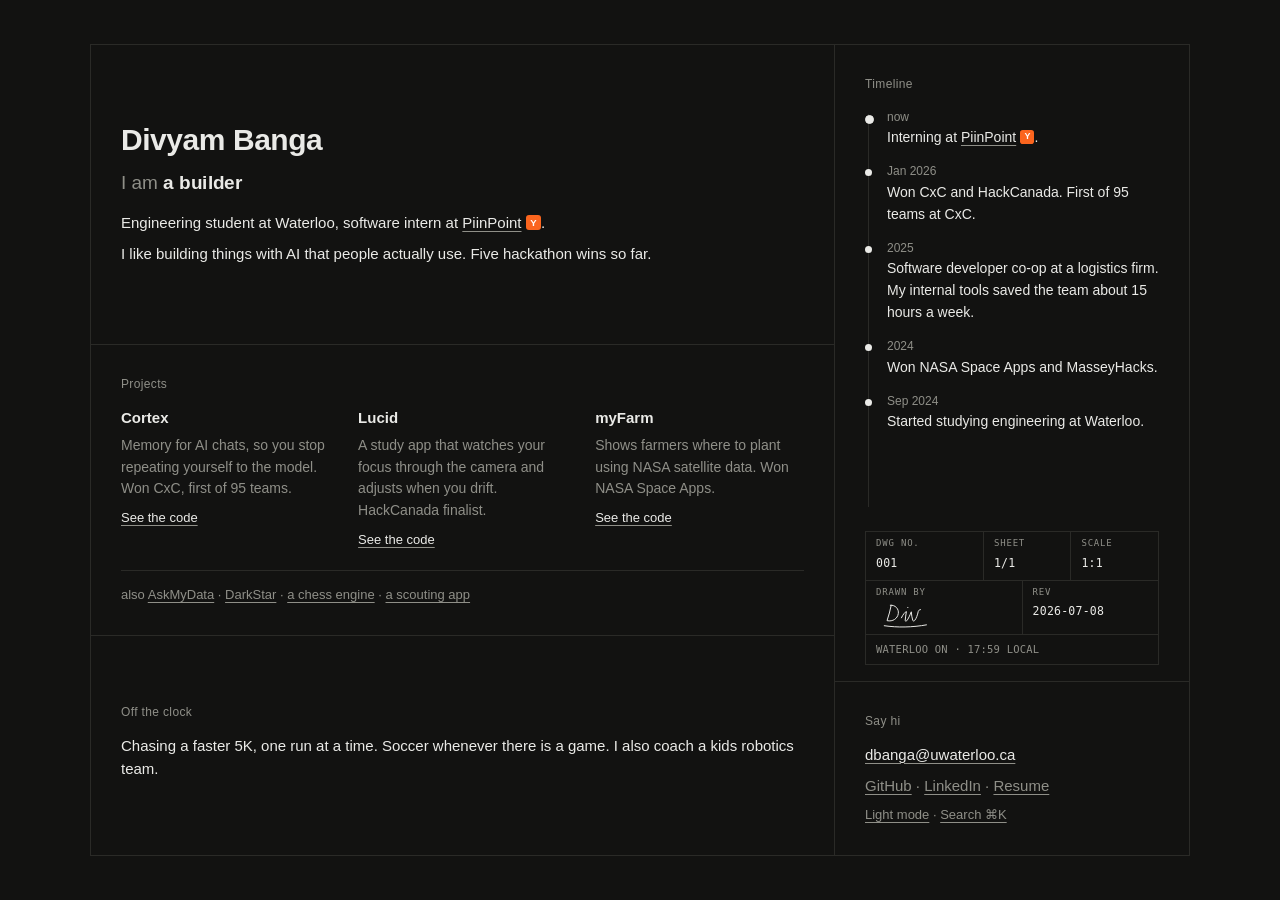
==== index.html @ 3e7652b0 "Trail: quieter still, and never white Another step down in dye (0.085 -> 0.065) and opacity ceiling " ====
<!DOCTYPE html>
<!--

    ✎ ─────────────────────────────────────────────
      drafted by hand.
      vanilla html/css/js — no framework, no build step.
      the pen that draws the grid is css timing math;
      the ink that follows your hand is a webgl fluid sim.
      press ⌘K. not everything is listed.

      https://github.com/DivyamBanga/divyambanga.github.io

-->
<html lang="en">
<head>
  <meta charset="UTF-8" />
  <meta name="viewport" content="width=device-width, initial-scale=1.0, viewport-fit=cover"/>
  <meta name="color-scheme" content="dark light">
  <meta name="format-detection" content="telephone=no">
  <meta name="theme-color" content="#121211" media="(prefers-color-scheme: dark)">
  <meta name="theme-color" content="#fafaf8" media="(prefers-color-scheme: light)">
  <link rel="preconnect" href="https://github-contributions-api.jogruber.de" crossorigin>
  <link rel="preconnect" href="https://api.github.com" crossorigin>
  <title>Div Banga</title>
  <meta name="description" content="Divyam Banga. Engineering student at Waterloo, software intern at PiinPoint. I build things with AI that people actually use.">
  <meta name="robots" content="index, follow, max-image-preview:large, max-snippet:-1">
  <meta property="og:title" content="Div Banga">
  <meta property="og:description" content="Engineering student at Waterloo, software intern at PiinPoint. I build things with AI that people actually use.">
  <meta property="og:image" content="https://divyambanga.github.io/assets/og.png">
  <meta property="og:image:width" content="1200">
  <meta property="og:image:height" content="630">
  <meta property="og:image:alt" content="Divyam Banga — a dark drafting sheet with a hairline grid, a glowing pen tip, and a signed title block.">
  <meta property="og:type" content="website">
  <meta property="og:url" content="https://divyambanga.github.io/">
  <meta name="twitter:card" content="summary_large_image">
  <meta name="twitter:title" content="Div Banga">
  <meta name="twitter:description" content="Engineering student at Waterloo, software intern at PiinPoint. I build things with AI that people actually use.">
  <meta name="twitter:image" content="https://divyambanga.github.io/assets/og.png">
  <meta name="twitter:image:alt" content="Divyam Banga — a dark drafting sheet with a hairline grid, a glowing pen tip, and a signed title block.">
  <link rel="canonical" href="https://divyambanga.github.io/">
  <link rel="icon" type="image/png" href="assets/favicon.png"/>
  <link rel="apple-touch-icon" href="assets/favicon.png">
  <link rel="stylesheet" href="styles.css?v=28" />
  <script type="application/ld+json">
  {
    "@context": "https://schema.org",
    "@type": "Person",
    "name": "Divyam Banga",
    "url": "https://divyambanga.github.io/",
    "email": "mailto:dbanga@uwaterloo.ca",
    "description": "Engineering student at Waterloo, software intern at PiinPoint.",
    "jobTitle": "Software Engineering Intern",
    "worksFor": { "@type": "Organization", "name": "PiinPoint", "url": "https://www.piinpoint.com" },
    "alumniOf": "University of Waterloo",
    "image": "https://divyambanga.github.io/assets/og.png",
    "sameAs": [
      "https://www.linkedin.com/in/divyambanga",
      "https://github.com/DivyamBanga"
    ]
  }
  </script>
  <script>
    // Apply saved theme before first paint to avoid a flash of the wrong theme.
    (function () {
      try {
        var t = localStorage.getItem('theme');
        if (t === 'light' || t === 'dark') {
          document.documentElement.setAttribute('data-theme', t);
          // Keep browser chrome in step: a saved theme overrides the OS-scheme metas.
          var c = t === 'dark' ? '#121211' : '#fafaf8';
          var metas = document.querySelectorAll('meta[name="theme-color"]');
          for (var i = 0; i < metas.length; i++) metas[i].setAttribute('content', c);
        }
      } catch (e) {}
    })();
  </script>
</head>
<body>

  <canvas id="paint" aria-hidden="true"></canvas>

  <main class="grid is-drafting" aria-label="Divyam Banga">

    <div class="grid__build">

    <div class="col col--left">

      <section class="cell cell--hero">
        <h1>Divyam Banga</h1>
        <p class="iam">I am
          <span class="rotator" id="rotator" aria-hidden="true"><span class="rotator__word">a builder</span></span><span class="sr-only">a builder and an engineer</span>
        </p>
        <p>Engineering student at Waterloo, software intern at <a href="https://www.piinpoint.com" target="_blank" rel="noopener">PiinPoint</a><a class="yc" href="https://www.ycombinator.com/companies/piinpoint" target="_blank" rel="noopener" aria-label="PiinPoint on Y Combinator"></a>.</p>
        <p>I like building things with AI that people actually use. Five hackathon wins so far.</p>
      </section>

      <section class="cell cell--projects">
        <h2>Projects</h2>
        <div class="projgrid">
          <article class="proj" id="cortex">
            <h3>Cortex</h3>
            <p>Memory for AI chats, so you stop repeating yourself to the model. Won CxC, first of 95 teams.</p>
            <a class="proj__link" href="https://github.com/Vibhor7-7/Cortex-CxC" target="_blank" rel="noopener">See the code</a>
          </article>
          <article class="proj" id="lucid">
            <h3>Lucid</h3>
            <p>A study app that watches your focus through the camera and adjusts when you drift. HackCanada finalist.</p>
            <a class="proj__link" href="https://github.com/DivyamBanga/Lucid" target="_blank" rel="noopener">See the code</a>
          </article>
          <article class="proj" id="myfarm">
            <h3>myFarm</h3>
            <p>Shows farmers where to plant using NASA satellite data. Won NASA Space Apps.</p>
            <a class="proj__link" href="https://github.com/Doomsy1/NASA" target="_blank" rel="noopener">See the code</a>
          </article>
        </div>
        <p class="also dim small">also
          <a href="https://github.com/DivyamBanga" target="_blank" rel="noopener">AskMyData</a> ·
          <a href="https://github.com/DivyamBanga/DarkStar" target="_blank" rel="noopener">DarkStar</a> ·
          <a href="https://github.com/DivyamBanga/Chess-Engine" target="_blank" rel="noopener">a chess engine</a> ·
          <a href="https://github.com/DivyamBanga" target="_blank" rel="noopener">a scouting app</a>
        </p>
      </section>

      <section class="cell cell--off">
        <h2>Off the clock</h2>
        <p>Chasing a faster 5K, one run at a time. Soccer whenever there is a game. I also coach a kids robotics team.</p>
        <p class="dim small" id="ghline" hidden></p>
      </section>

    </div>

    <div class="col col--right">

      <section class="cell cell--timeline">
        <h2>Timeline</h2>
        <ol class="tl">
          <li class="tl__now">
            <time>now</time>
            <p>Interning at <a href="https://www.piinpoint.com" target="_blank" rel="noopener">PiinPoint</a><a class="yc" href="https://www.ycombinator.com/companies/piinpoint" target="_blank" rel="noopener" aria-label="PiinPoint on Y Combinator"></a>.</p>
          </li>
          <li>
            <time datetime="2026-01">Jan 2026</time>
            <p>Won CxC and HackCanada. First of 95 teams at CxC.</p>
          </li>
          <li>
            <time datetime="2025">2025</time>
            <p>Software developer co-op at a logistics firm. My internal tools saved the team about 15 hours a week.</p>
          </li>
          <li>
            <time datetime="2024">2024</time>
            <p>Won NASA Space Apps and MasseyHacks.</p>
          </li>
          <li>
            <time datetime="2024-09">Sep 2024</time>
            <p>Started studying engineering at Waterloo.</p>
          </li>
        </ol>
        <div class="tblock" role="group" aria-label="Drawing title block">
          <div class="tblock__row tblock__row--top">
            <div class="tblock__cell"><span class="tblock__k">DWG NO.</span><span class="tblock__v">001</span></div>
            <div class="tblock__cell"><span class="tblock__k">SHEET</span><span class="tblock__v">1/1</span></div>
            <div class="tblock__cell"><span class="tblock__k">SCALE</span><span class="tblock__v">1:1</span></div>
          </div>
          <div class="tblock__row tblock__row--mid">
            <div class="tblock__cell">
              <span class="tblock__k">DRAWN BY</span>
              <svg class="sig" viewBox="0 0 96 44" role="img" aria-label="Div">
                <path d="M22.5 6.5 C21 14 18.8 22.5 16.2 29.8 C25 31.6 32 26.8 33.3 19.2 C34.4 12.2 28.8 5.6 21.2 6.4"/>
                <path d="M38 25.5 C40.4 20.6 43.4 16.6 45.6 16.1 C44.8 20.5 44 25.4 43.8 29.4 C43.75 30.8 44.8 31.2 45.9 30.1 C48.4 27.6 51.2 20.9 53 16.4 C53.5 20.9 53.8 25.5 55.2 29.3 C55.8 30.7 57.1 30.8 58.2 29.4 C60.7 26.3 62.4 21.2 63.5 16.1 C63.9 14.4 65.2 13.1 66.9 13"/>
                <path d="M47.4 9.7 C47.8 9.4 48.3 9.6 48.1 10.1"/>
                <path d="M12 37.5 C32 40.5 55 40 76 36.2"/>
              </svg>
            </div>
            <div class="tblock__cell"><span class="tblock__k">REV</span><span class="tblock__v" id="tbRev">2026-07-08</span></div>
          </div>
          <div class="tblock__row tblock__row--loc">
            <div class="tblock__cell"><span class="tblock__v tblock__v--dim">WATERLOO ON · <span id="tbClock">--:--</span> LOCAL</span></div>
          </div>
        </div>
      </section>

      <section class="cell cell--contact">
        <h2>Say hi</h2>
        <p><a href="mailto:dbanga@uwaterloo.ca">dbanga@uwaterloo.ca</a></p>
        <p class="dim">
          <a href="https://github.com/DivyamBanga" target="_blank" rel="noopener">GitHub</a> ·
          <a href="https://www.linkedin.com/in/divyambanga" target="_blank" rel="noopener">LinkedIn</a> ·
          <a href="assets/DivyamResumeSv.pdf" target="_blank" rel="noopener">Resume</a>
        </p>
        <p class="dim small">
          <button class="linklike" id="themeBtn" type="button">Light mode</button>
          <span aria-hidden="true"> · </span>
          <button class="linklike" id="paletteBtn" type="button">Search ⌘K</button>
        </p>
      </section>

    </div>

    </div>

  </main>

  <!-- Command palette, hidden until invoked -->
  <dialog class="palette" id="palette" aria-label="Search">
    <div class="palette__panel">
      <input class="palette__input" id="paletteInput" type="text" placeholder="Search"
             autocomplete="off" spellcheck="false" autofocus
             role="combobox" aria-expanded="true" aria-controls="paletteList"
             aria-autocomplete="list" aria-label="Search commands">
      <ul class="palette__list" id="paletteList" role="listbox"></ul>
    </div>
  </dialog>

  <script src="script.js?v=13"></script>
  <script src="fluid.js?v=9" defer></script>
</body>
</html>
---- styles.css ----
/* ============================================================
   Divyam Banga
   Flat hairline grid, one screen on desktop. System type.
   Dark by default, light on request. One colorful thing: the
   paint trail. The grid drafts itself in on load.
   ============================================================ */

:root {
  color-scheme: dark;
  --bg: #121211;
  --ink: #eaeae7;
  --dim: #8f8f88;
  --line: #2a2a27;
  --line-hot: #cfcfc7;                   /* a freshly drawn line, before it cools */
  --line-glow: rgba(234, 234, 231, 0.4); /* hairlines waking up near the cursor */
  --pen-glow: rgba(234, 234, 231, 0.55);
  --shadow: 0 10px 32px -12px rgba(0, 0, 0, 0.55);
  --ease: cubic-bezier(0.22, 1, 0.36, 1);
  --ease-soft: cubic-bezier(0.65, 0, 0.35, 1); /* slow-in, slow-out, for the entrance */
  --font: -apple-system, BlinkMacSystemFont, "SF Pro Text", "Segoe UI Variable Text",
    "Segoe UI", Helvetica, Arial, sans-serif;
  --mono: ui-monospace, "SF Mono", SFMono-Regular, Menlo, Consolas, monospace;
}

:root[data-theme="light"] {
  color-scheme: light;
  --bg: #fafaf8;
  --ink: #1c1c1a;
  --dim: #6f6f69;
  --line: #e5e5e0;
  --line-hot: #45453f;
  --line-glow: rgba(28, 28, 26, 0.3);
  --pen-glow: rgba(28, 28, 26, 0.4);
  --shadow: 0 10px 32px -12px rgba(0, 0, 0, 0.16);
}

/* ---------- Base ---------- */
* { box-sizing: border-box; }

html {
  margin: 0;
  padding: 0;
  background: var(--bg);
}

body {
  margin: 0;
  font-family: var(--font);
  font-size: 15px;
  line-height: 1.55;
  background: transparent; /* the paint canvas sits between html and the text */
  color: var(--ink);
  -webkit-font-smoothing: antialiased;
  min-height: 100dvh;
  display: flex;
  padding: clamp(16px, 4vw, 44px);
}

[hidden] { display: none !important; }

::selection { background: var(--ink); color: var(--bg); }

a {
  color: inherit;
  text-decoration: underline;
  text-decoration-color: var(--dim);
  text-underline-offset: 3px;
  text-decoration-thickness: 1px;
}
a:hover { text-decoration-color: var(--ink); }

:focus-visible {
  outline: 2px solid var(--ink);
  outline-offset: 3px;
}

p { margin: 0 0 8px; }
p:last-child { margin-bottom: 0; }

.dim { color: var(--dim); }
.small { font-size: 13px; }

.sr-only {
  position: absolute;
  width: 1px; height: 1px;
  overflow: hidden;
  clip: rect(0 0 0 0);
  white-space: nowrap;
}

/* ---------- Paint trail canvas ---------- */
#paint {
  position: fixed;
  inset: 0;
  z-index: 5; /* above the grid so lifted cells never hide the paint */
  pointer-events: none;
}

/* ---------- Grid ---------- */
.grid {
  width: 100%;
  max-width: 1100px;
  margin: auto;
  position: relative;
  z-index: 1; /* content rides above the instrument layers (crosshair, construction lines) */
}
.grid__build {
  border: 1px solid var(--line);
  display: flex;
}

.col { display: flex; flex-direction: column; min-width: 0; }
.col--left { flex: 2.1; }
.col--right { flex: 1; border-left: 1px solid var(--line); }

.cell {
  position: relative;
  min-height: 0;
  padding: clamp(18px, 2.4vw, 30px);
}
.cell + .cell { border-top: 1px solid var(--line); }

/* Left column: projects size to their content (details can open
   without overlapping anything); hero and off share the rest. */
.cell--hero { flex: 1.5 1 0; display: flex; flex-direction: column; justify-content: center; }
.cell--projects { flex: 0 0 auto; }
.cell--off { flex: 1 1 0; display: flex; flex-direction: column; justify-content: center; }
.cell--timeline { flex: 1; overflow: hidden; }

/* One screen on desktop, but only when everything genuinely fits.
   Shorter laptop viewports scroll instead of clipping content. */
@media (min-width: 1024px) and (min-height: 780px) {
  body { height: 100dvh; overflow: hidden; }
  .grid, .grid__build { height: 100%; }
}

/* Hover: the cell you point at eases forward while the rest of the
   grid quietly settles back. Transforms only, text never reflows. */
@media (hover: hover) and (min-width: 1024px) {
  .cell {
    transition: transform 0.55s var(--ease), box-shadow 0.55s ease,
      background-color 0.55s ease, opacity 0.55s ease;
    will-change: transform;
  }
  .grid:has(.cell:hover) .cell:not(:hover) {
    transform: scale(0.992);
    opacity: 0.82;
  }
  .cell:hover {
    transform: translateY(-2px) scale(1.016);
    background: var(--bg);
    box-shadow: var(--shadow);
    z-index: 2;
  }
}

/* ---------- Entrance: the draftsman ----------
   An invisible pen drafts the grid one hairline at a time: around the
   frame in a single unbroken stroke (top, right, bottom, left), then a
   lift, then each inner line in turn. Every line draws in hot and
   cools to hairline gray once the pen has passed. Content materializes
   cell by cell as the pen encloses it. The whole timeline hangs off
   the --u-* segment durations: script.js measures the real grid and
   overwrites them so pen speed is constant on any screen, then drives
   the glowing pen tip along the same clock. The fallback values below
   approximate a 1100x750 grid. Desktop only; phones get the plain
   fade further down. */
@media (min-width: 1024px) {
  .grid {
    --lead: 0.3s;  /* blank beat before the pen touches down */
    --hop: 0.28s;  /* pen lift from the frame to the first inner line */
    --hop2: 0.23s; /* pen lift between inner lines */
    --u-top: 0.42s; --u-right: 0.29s; --u-bottom: 0.42s; --u-left: 0.29s;
    --u-vdiv: 0.29s; --u-h1: 0.29s; --u-h3: 0.14s; --u-h2: 0.29s;
    /* one clock: every line starts where the previous one ended */
    --t-top: var(--lead);
    --t-right: calc(var(--t-top) + var(--u-top));
    --t-bottom: calc(var(--t-right) + var(--u-right));
    --t-left: calc(var(--t-bottom) + var(--u-bottom));
    --t-vdiv: calc(var(--t-left) + var(--u-left) + var(--hop));
    --t-h1: calc(var(--t-vdiv) + var(--u-vdiv) + var(--hop2));
    --t-h3: calc(var(--t-h1) + var(--u-h1) + var(--hop2));
    --t-h2: calc(var(--t-h3) + var(--u-h3) + var(--hop2));
    /* content follows the pen into each cell */
    --t-hero: calc(var(--t-top) + var(--u-top) * 0.5);
    --t-tl: calc(var(--t-vdiv) + var(--u-vdiv) * 0.5);
    --t-proj: calc(var(--t-h1) + var(--u-h1));
    --t-contact: calc(var(--t-h3) + var(--u-h3) * 0.6);
    --t-off: calc(var(--t-h2) + var(--u-h2) * 0.7);
  }

  /* Real borders stay for layout but go clear; pseudo lines draw over
     exactly where they sat, one line per pseudo element. */
  .grid__build { position: relative; border-color: transparent; }
  .col--right { position: relative; border-left-color: transparent; }
  .cell + .cell { border-top-color: transparent; }

  .grid::before, .grid::after,
  .grid__build::before, .grid__build::after,
  .col--right::before,
  .cell + .cell::before {
    content: "";
    position: absolute;
    pointer-events: none;
    background: var(--line);
  }

  /* The frame, one unbroken stroke around the page. The animations
     live under .is-drafting so the whole entrance can be skipped and
     replayed; the lines themselves are permanent. */
  .grid::before { /* top, left to right */
    top: 0; left: 0; right: 0; height: 1px;
    transform-origin: left center;
  }
  .grid.is-drafting::before {
    animation: draw-x var(--u-top) linear var(--t-top) backwards,
               cool 0.9s linear calc(var(--t-top) + var(--u-top)) backwards;
  }
  .grid::after { /* right, downward */
    top: 0; right: 0; bottom: 0; width: 1px;
    transform-origin: center top;
  }
  .grid.is-drafting::after {
    animation: draw-y var(--u-right) linear var(--t-right) backwards,
               cool 0.9s linear calc(var(--t-right) + var(--u-right)) backwards;
  }
  .grid__build::before { /* bottom, right to left */
    left: -1px; right: -1px; bottom: -1px; height: 1px;
    transform-origin: right center;
  }
  .grid.is-drafting .grid__build::before {
    animation: draw-x var(--u-bottom) linear var(--t-bottom) backwards,
               cool 0.9s linear calc(var(--t-bottom) + var(--u-bottom)) backwards;
  }
  .grid__build::after { /* left, upward, closing the frame */
    left: -1px; top: -1px; bottom: -1px; width: 1px;
    transform-origin: center bottom;
  }
  .grid.is-drafting .grid__build::after {
    animation: draw-y var(--u-left) linear var(--t-left) backwards,
               cool 0.9s linear calc(var(--t-left) + var(--u-left)) backwards;
  }

  /* Inner lines, one at a time. */
  .col--right::before { /* column divider, downward */
    top: 0; bottom: 0; left: -1px; width: 1px;
    transform-origin: center top;
  }
  .grid.is-drafting .col--right::before {
    animation: draw-y var(--u-vdiv) linear var(--t-vdiv) backwards,
               cool 0.9s linear calc(var(--t-vdiv) + var(--u-vdiv)) backwards;
  }
  .cell + .cell::before {
    top: -1px; left: 0; right: 0; height: 1px;
    transform-origin: left center;
  }
  .grid.is-drafting .cell--projects::before {
    animation: draw-x var(--u-h1) linear var(--t-h1) backwards,
               cool 0.9s linear calc(var(--t-h1) + var(--u-h1)) backwards;
  }
  .grid.is-drafting .cell--contact::before {
    animation: draw-x var(--u-h3) linear var(--t-h3) backwards,
               cool 0.9s linear calc(var(--t-h3) + var(--u-h3)) backwards;
  }
  .grid.is-drafting .cell--off::before {
    animation: draw-x var(--u-h2) linear var(--t-h2) backwards,
               cool 0.9s linear calc(var(--t-h2) + var(--u-h2)) backwards;
  }

  /* Content rises and sharpens as its cell is enclosed, staggered
     child by child. Headings also decode in script.js on this clock.
     Project cards and timeline entries get their own cascade. */
  .grid.is-drafting .cell > *,
  .grid.is-drafting .proj,
  .grid.is-drafting .tl li {
    animation: rise 0.85s var(--ease-soft) calc(var(--tc, 0s) + var(--stag, 0s)) backwards;
  }
  .grid.is-drafting .projgrid, .grid.is-drafting .tl { animation: none; }
  .cell--hero { --tc: var(--t-hero); }
  .cell--timeline { --tc: var(--t-tl); }
  .cell--projects { --tc: var(--t-proj); }
  .cell--off { --tc: var(--t-off); }
  .cell--contact { --tc: var(--t-contact); }
  .cell > *:nth-child(2) { --stag: 0.12s; }
  .cell > *:nth-child(3) { --stag: 0.24s; }
  .cell > *:nth-child(4) { --stag: 0.36s; }
  .proj:nth-child(1) { --stag: 0.12s; }
  .proj:nth-child(2) { --stag: 0.22s; }
  .proj:nth-child(3) { --stag: 0.32s; }
  .tl li:nth-child(1) { --stag: 0.1s; }
  .tl li:nth-child(2) { --stag: 0.19s; }
  .tl li:nth-child(3) { --stag: 0.28s; }
  .tl li:nth-child(4) { --stag: 0.37s; }
  .tl li:nth-child(5) { --stag: 0.46s; }
  .grid.is-drafting .cell--timeline .tl::before { /* the timeline's own spine draws down too */
    transform-origin: center top;
    animation: draw-y 0.6s var(--ease-soft) calc(var(--t-tl) + 0.1s) backwards;
  }
}
@keyframes draw-x { from { transform: scaleX(0); } }
@keyframes draw-y { from { transform: scaleY(0); } }
@keyframes cool { from { background-color: var(--line-hot); } }
@keyframes rise {
  from { opacity: 0; transform: translateY(12px); filter: blur(3px); }
}

/* Any click or key during the entrance skips to the finished page:
   every entrance animation collapses to its end state in a frame. */
.grid.is-skipped,
.grid.is-skipped::before,
.grid.is-skipped::after,
.grid.is-skipped *,
.grid.is-skipped *::before,
.grid.is-skipped *::after {
  animation-duration: 0.01ms !important;
  animation-delay: 0s !important;
}

/* ---------- Pen tip (created by script.js during the entrance) ---------- */
.pen {
  position: absolute;
  top: -3px; left: -3px;
  width: 7px; height: 7px;
  border-radius: 50%;
  background: var(--ink);
  box-shadow: 0 0 4px 1px var(--pen-glow), 0 0 16px 4px var(--pen-glow);
  z-index: 7;
  pointer-events: none;
  will-change: transform, opacity;
}

/* ---------- Hairline glow (created by script.js after the entrance)
   Invisible strips sit exactly on the grid lines and carry a soft
   radial highlight that follows the pointer, so the hairlines wake
   up near the cursor. --mx/--my track the pointer in page pixels;
   each strip subtracts its own page offset. ---------- */
.glowlines {
  position: absolute;
  inset: 0;
  z-index: 4;
  pointer-events: none;
  opacity: 0;
  transition: opacity 1s ease;
}
.glowlines.is-on { opacity: 1; }
.glowline {
  position: absolute;
  background: radial-gradient(
    circle 130px at calc(var(--mx, -9999px) - var(--ox, 0px)) calc(var(--my, -9999px) - var(--oy, 0px)),
    var(--line-glow), transparent 78%);
}

/* ---------- Drafting crosshair ----------
   Two faint hairlines track the pointer like a parallel rule on a
   drafting table, with a small mono readout of sheet coordinates.
   Near a real grid line they snap to it, like CAD object snap. The
   whole instrument sits under the content and steps aside (fades)
   whenever the pointer is over words or controls. */
.xhair {
  position: fixed;
  inset: 0;
  z-index: 0;
  pointer-events: none;
  opacity: 0;
  transition: opacity 0.45s ease;
}
.xhair.is-on:not(.is-hidden) { opacity: 1; }
.xhair__v, .xhair__h { position: fixed; background: var(--ink); opacity: 0.07; }
.xhair__v { top: 0; bottom: 0; left: 0; width: 1px; }
.xhair__h { left: 0; right: 0; top: 0; height: 1px; }
.xhair__v.is-snap, .xhair__h.is-snap { opacity: 0.18; }
.xhair__label {
  position: fixed;
  top: 0; left: 0;
  font-family: var(--mono);
  font-size: 9.5px;
  letter-spacing: 0.05em;
  color: var(--dim);
  white-space: nowrap;
}

/* ---------- Construction lines (press G) ----------
   The sheet's working grid: baseline rows, guides extended off the
   frame, corner registration marks, and a small annotation. */
.blueprint {
  position: absolute;
  top: 0; left: 0; right: 0;
  z-index: 0;
  pointer-events: none;
  opacity: 0;
  transition: opacity 0.25s ease;
}
.blueprint.is-on { opacity: 1; }
.bp__v { position: absolute; top: 0; bottom: 0; width: 1px; background: var(--ink); opacity: 0.05; }
.bp__h { position: absolute; left: 0; right: 0; height: 1px; background: var(--ink); opacity: 0.05; }
.bp__rows {
  position: absolute;
  background: repeating-linear-gradient(to bottom, var(--ink) 0 1px, transparent 1px 23px);
  opacity: 0.04;
}
.bp__reg { position: absolute; width: 9px; height: 9px; border: 1px solid var(--ink); border-radius: 50%; opacity: 0.4; }
.bp__reg::before, .bp__reg::after { content: ""; position: absolute; background: var(--ink); }
.bp__reg::before { left: -5px; right: -5px; top: 3.5px; height: 1px; }
.bp__reg::after { top: -5px; bottom: -5px; left: 3.5px; width: 1px; }
.bp__annot {
  position: absolute;
  font-family: var(--mono);
  font-size: 9px;
  letter-spacing: 0.08em;
  color: var(--dim);
}

/* ---------- Redline dimensions ----------
   Hovering a project annotates it like a shop drawing: extension
   lines with tick caps and the card's real measurements. */
@media (hover: hover) and (pointer: fine) and (min-width: 1024px) {
  .proj { position: relative; }
  .proj::before, .proj::after {
    content: "";
    position: absolute;
    opacity: 0;
    pointer-events: none;
    transition: transform 0.18s ease-out, opacity 0.14s ease-out;
  }
  .proj::before { /* width line below the card, tick caps at the ends */
    left: 0; right: 0; bottom: -13px; height: 5px;
    background:
      linear-gradient(var(--dim), var(--dim)) left center / 1px 5px no-repeat,
      linear-gradient(var(--dim), var(--dim)) right center / 1px 5px no-repeat,
      linear-gradient(var(--dim), var(--dim)) center center / 100% 1px no-repeat;
    transform: scaleX(0.55);
    transform-origin: left center;
  }
  .proj::after { /* height line beside the card */
    top: 0; bottom: 0; left: -13px; width: 5px;
    background:
      linear-gradient(var(--dim), var(--dim)) center top / 5px 1px no-repeat,
      linear-gradient(var(--dim), var(--dim)) center bottom / 5px 1px no-repeat,
      linear-gradient(var(--dim), var(--dim)) center center / 1px 100% no-repeat;
    transform: scaleY(0.55);
    transform-origin: center top;
  }
  .proj:hover::before, .proj:hover::after { opacity: 0.7; transform: none; }
  .proj__dim {
    position: absolute;
    left: 50%;
    bottom: -25px;
    transform: translateX(-50%);
    font-family: var(--mono);
    font-size: 9px;
    letter-spacing: 0.06em;
    color: var(--dim);
    opacity: 0;
    transition: opacity 0.14s ease-out;
    pointer-events: none;
    white-space: nowrap;
  }
  .proj:hover .proj__dim { opacity: 1; }
}

/* ---------- Type ---------- */
h1 {
  margin: 0 0 10px;
  font-size: clamp(24px, 2.6vw, 30px);
  font-weight: 650;
  letter-spacing: -0.015em;
  line-height: 1.15;
}

h2 {
  margin: 0 0 12px;
  font-size: 12px;
  font-weight: 500;
  color: var(--dim);
  letter-spacing: 0.03em;
}

h3 {
  margin: 0 0 6px;
  font-size: 15px;
  font-weight: 600;
}

/* ---------- Rotating word ---------- */
.iam {
  font-size: clamp(16px, 1.8vw, 19px);
  margin-bottom: 14px;
  color: var(--dim);
}

.rotator {
  display: inline-block;
  position: relative;
  white-space: nowrap;
  vertical-align: baseline;
  perspective: 400px;
  transition: width 0.5s var(--ease);
  cursor: pointer; /* it's a fidget: click to flip the word */
  -webkit-tap-highlight-color: transparent;
}
.rotator__word {
  display: inline-block;
  white-space: nowrap;
  color: var(--ink);
  font-weight: 600;
}
/* The outgoing word floats in place while the incoming word sits in
   normal flow, so the baseline always matches the sentence. */
.rotator__word.is-out {
  position: absolute;
  left: 0;
  top: 0;
}
.rotator__l {
  display: inline-block;
  backface-visibility: hidden;
  transform-origin: 50% 100%;
  will-change: transform, opacity;
}
.rotator__l.l-in { animation: l-in 0.5s var(--ease) both; animation-delay: var(--d, 0ms); }
.rotator__l.l-out { animation: l-out 0.38s cubic-bezier(0.45, 0, 0.75, 0.35) both; animation-delay: var(--d, 0ms); }
@keyframes l-in {
  0% { transform: translateY(0.55em) rotateX(-72deg); opacity: 0; filter: blur(2px); }
  100% { transform: none; opacity: 1; filter: blur(0); }
}
@keyframes l-out {
  0% { transform: none; opacity: 1; filter: blur(0); }
  100% { transform: translateY(-0.55em) rotateX(72deg); opacity: 0; filter: blur(2px); }
}

/* ---------- Projects ---------- */
.projgrid {
  display: grid;
  grid-template-columns: repeat(3, 1fr);
  gap: clamp(16px, 2.2vw, 30px);
  align-items: start;
}
.proj { display: flex; flex-direction: column; }
.proj p { color: var(--dim); font-size: 14px; margin: 0 0 8px; }
.proj__link { font-size: 13px; align-self: flex-start; margin-top: auto; }

.also {
  margin: clamp(14px, 2vw, 20px) 0 0;
  padding-top: clamp(10px, 1.4vw, 14px);
  border-top: 1px solid var(--line);
}

/* ---------- Timeline ---------- */
.tl {
  list-style: none;
  margin: 0;
  padding: 2px 0 0;
  position: relative;
}
.tl::before {
  content: "";
  position: absolute;
  left: 3px;
  top: 8px;
  bottom: 8px;
  width: 1px;
  background: var(--line);
}
.tl li {
  position: relative;
  padding: 0 0 clamp(10px, 1.5vh, 15px) 22px;
}
.tl li:last-child { padding-bottom: 0; }
.tl li::before {
  content: "";
  position: absolute;
  left: 0;
  top: 7px;
  width: 7px;
  height: 7px;
  border-radius: 50%;
  background: var(--ink);
}
.tl__now::before {
  background: var(--bg);
  border: 1.5px solid var(--ink);
  width: 6px;
  height: 6px;
  left: -0.5px;
  top: 6.5px;
}
.tl time {
  display: block;
  font-size: 12px;
  color: var(--dim);
}
.tl p { margin: 1px 0 0; font-size: 14px; }

/* ---------- Title block ----------
   Every real drawing ends in one: a small hairline-ruled table in
   the corner of the sheet. It fills the room under the timeline;
   DRAWN BY is signed by the pen as the entrance's last act. */
.cell--timeline { display: flex; flex-direction: column; }
@media (min-width: 1024px) {
  .cell--timeline { padding-bottom: clamp(12px, 1.3vw, 16px); }
}
.cell--timeline .tl { flex: 1 0 auto; }
.tblock {
  position: relative; /* anchors the drawing edge during the entrance */
  flex: none;
  margin-top: clamp(10px, 1.8vh, 18px);
  border: 1px solid var(--line);
  background: var(--line); /* shows through the 1px gaps as hairlines */
  display: grid;
  gap: 1px;
  font-family: var(--mono);
  line-height: 1.3;
}
.tblock__row { display: grid; gap: 1px; }
.tblock__row--top { grid-template-columns: 1.15fr 0.85fr 0.85fr; }
.tblock__row--mid { grid-template-columns: 1.15fr 1fr; }
.tblock__cell { background: var(--bg); padding: 6px 10px 7px; min-width: 0; }
.tblock__k {
  display: block;
  font-size: 9px;
  letter-spacing: 0.09em;
  color: var(--dim);
  margin-bottom: 3px;
}
.tblock__v { font-size: 11.5px; letter-spacing: 0.02em; white-space: nowrap; }
.tblock__v--dim { color: var(--dim); font-size: 10.5px; }
.tblock__row--loc .tblock__cell { padding: 4px 10px 5px; }
.sig {
  display: block;
  width: 64px;
  height: 29px;
  margin: 1px 0 -3px;
  color: var(--ink);
}
.sig path {
  stroke: currentColor;
  stroke-width: 1.5;
  fill: none;
  stroke-linecap: round;
  stroke-linejoin: round;
}

/* The block doesn't fade in — it prints itself: a left-to-right
   wipe behind a hot 1px edge, timed to finish just before the pen
   lands to sign. --t-tb: phones use the fixed cut; desktop derives
   it from the entrance clock (0.35s before the last line ends). */
.grid { --t-tb: 1.15s; }
@media (min-width: 1024px) {
  .grid { --t-tb: calc(var(--t-h2) + var(--u-h2) - 0.35s); }
}
.grid.is-drafting .cell--timeline .tblock {
  animation: tb-wipe 0.55s linear var(--t-tb) backwards;
}
.grid.is-drafting .cell--timeline .tblock::before {
  content: "";
  position: absolute;
  top: -1px;
  bottom: -1px;
  width: 1.5px;
  background: var(--line-hot);
  box-shadow: 0 0 5px 1px var(--pen-glow);
  z-index: 1;
  pointer-events: none;
  animation: tb-edge 0.55s linear var(--t-tb) both;
}
@keyframes tb-wipe {
  from { clip-path: inset(-2px calc(100% + 2px) -2px -2px); }
  to { clip-path: inset(-2px -2px -2px -2px); }
}
@keyframes tb-edge {
  from { left: -1px; opacity: 1; }
  88% { opacity: 1; }
  to { left: calc(100% - 1px); opacity: 0; }
}
/* Tight one-screen heights: the location strip yields first. */
@media (min-width: 1024px) and (min-height: 780px) and (max-height: 810px) {
  .tblock__row--loc { display: none; }
  .tl li { padding: 0 0 clamp(7px, 1.2vh, 12px) 22px; }
  .tl li:last-child { padding-bottom: 0; }
}

/* ---------- YC badge ----------
   Sized and aligned like an inline icon: 1em square, nudged down
   an eighth of an em, so it sits on the text line at any size. */
.yc {
  display: inline-block;
  position: relative;
  width: 1em;
  height: 1em;
  margin-left: 0.3em;
  border-radius: 0.2em;
  background: #fb651e;
  text-decoration: none;
  vertical-align: -0.125em;
}
.yc::after {
  content: "Y";
  position: absolute;
  inset: 0;
  display: grid;
  place-items: center;
  color: #fff;
  font-size: 0.64em;
  font-weight: 700;
  line-height: 1;
}
.yc:hover { filter: brightness(1.08); }

/* ---------- Buttons that read as links ---------- */
.linklike {
  border: none;
  background: none;
  font: inherit;
  color: inherit;
  cursor: pointer;
  /* Invisible padding grows the hit area to ~24px without moving the text. */
  padding: 6px 2px;
  margin: -6px -2px;
  text-decoration: underline;
  text-decoration-color: var(--dim);
  text-underline-offset: 3px;
  text-decoration-thickness: 1px;
}
.linklike:hover { text-decoration-color: var(--ink); }

/* ---------- Theme crossfade ----------
   Dark and light dissolve into each other instead of snapping.
   Skipped when the browser lacks View Transitions or motion is off. */
::view-transition-old(root),
::view-transition-new(root) {
  animation-duration: 0.4s;
  animation-timing-function: var(--ease);
}

/* ---------- Command palette ----------
   A native <dialog>: the top layer, Escape handling and focus
   return come from the platform. It opens with no animation, on
   purpose — command surfaces should simply be there. */
dialog.palette {
  padding: 0;
  border: none;
  background: transparent;
  color: var(--ink);
  margin: 16vh auto auto;
  width: min(480px, calc(100vw - 32px));
}
dialog.palette::backdrop { background: transparent; }
.palette__panel {
  width: 100%;
  background: var(--bg);
  border: 1px solid var(--line);
  box-shadow: var(--shadow);
}
.palette__input {
  width: 100%;
  border: none;
  border-bottom: 1px solid var(--line);
  background: transparent;
  color: var(--ink);
  font: inherit;
  font-size: 16px;
  padding: 14px 16px;
  outline: none;
}
.palette__input::placeholder { color: var(--dim); }
.palette__list {
  list-style: none;
  margin: 0;
  padding: 6px;
  max-height: 300px;
  overflow-y: auto;
}
.palette__list li {
  padding: 9px 10px;
  cursor: pointer;
  display: flex;
  gap: 10px;
  align-items: baseline;
}
.palette__list li[aria-selected="true"] { background: var(--line); }
.palette__list li .k { margin-left: auto; font-size: 12px; color: var(--dim); }
.palette__empty { color: var(--dim); cursor: default !important; }

/* ---------- Tablet and phone ---------- */
@media (max-width: 1023px) {
  .grid__build { flex-direction: column; }
  .col--right { border-left: none; border-top: 1px solid var(--line); }
  .cell { flex: none; }
}

/* ---------- Phone entrance: a compact draft ----------
   The same drawing logic as desktop, minus the pen: the frame draws
   first, then each shelf line arrives as its cell's content rises.
   Fixed timings, nothing to measure, all over in ~1.7s. */
@media (max-width: 1023px) {
  .grid__build { border-color: transparent; }
  .col--right { border-top-color: transparent; }
  .cell + .cell { border-top-color: transparent; }

  .grid::before, .grid::after,
  .grid__build::before, .grid__build::after,
  .col--right::before,
  .cell + .cell::before {
    content: "";
    position: absolute;
    pointer-events: none;
    background: var(--line);
  }
  .grid::before { top: 0; left: 0; right: 0; height: 1px; transform-origin: left center; }
  .grid::after { top: 0; left: 0; bottom: 0; width: 1px; transform-origin: center top; }
  .grid__build::before { top: -1px; right: -1px; bottom: -1px; width: 1px; transform-origin: center top; }
  .grid__build::after { left: -1px; right: -1px; bottom: -1px; height: 1px; transform-origin: right center; }
  .col--right::before { top: -1px; left: 0; right: 0; height: 1px; transform-origin: left center; }
  .cell + .cell::before { top: -1px; left: 0; right: 0; height: 1px; transform-origin: left center; }

  .grid.is-drafting::before { animation: draw-x 0.32s linear 0.05s backwards, cool 0.8s linear 0.37s backwards; }
  .grid.is-drafting::after { animation: draw-y 0.6s linear 0.28s backwards, cool 0.8s linear 0.88s backwards; }
  .grid.is-drafting .grid__build::before { animation: draw-y 0.6s linear 0.36s backwards, cool 0.8s linear 0.96s backwards; }
  .grid.is-drafting .grid__build::after { animation: draw-x 0.34s linear 0.92s backwards, cool 0.8s linear 1.26s backwards; }
  .grid.is-drafting .cell--projects::before { animation: draw-x 0.3s linear 0.42s backwards, cool 0.8s linear 0.72s backwards; }
  .grid.is-drafting .cell--off::before { animation: draw-x 0.3s linear 0.56s backwards, cool 0.8s linear 0.86s backwards; }
  .grid.is-drafting .col--right::before { animation: draw-x 0.3s linear 0.7s backwards, cool 0.8s linear 1s backwards; }
  .grid.is-drafting .cell--contact::before { animation: draw-x 0.3s linear 0.84s backwards, cool 0.8s linear 1.14s backwards; }

  .grid.is-drafting .cell { animation: rise 0.7s var(--ease-soft) var(--mt, 0.2s) backwards; }
  .grid.is-drafting .cell--hero { --mt: 0.12s; }
  .grid.is-drafting .cell--projects { --mt: 0.34s; }
  .grid.is-drafting .cell--off { --mt: 0.5s; }
  .grid.is-drafting .cell--timeline { --mt: 0.64s; }
  .grid.is-drafting .cell--contact { --mt: 0.8s; }
  .grid.is-drafting .cell--timeline .tl::before {
    transform-origin: center top;
    animation: draw-y 0.5s var(--ease-soft) 1s backwards;
  }
}

@media (max-width: 719px) {
  .projgrid { grid-template-columns: 1fr; gap: 14px; }
}

/* ---------- Print: the sheet becomes paper ----------
   ⌘P is an easter egg that works: canvases, instruments and
   controls vanish, ink sits on paper, link destinations become
   visible, and the title block prints with real borders. */
@media print {
  :root {
    --bg: #fff;
    --ink: #111;
    --dim: #555;
    --line: #ddd;
  }
  html, body { background: #fff !important; height: auto !important; overflow: visible !important; }
  body { padding: 0; font-size: 12px; }
  #paint, .glowlines, .xhair, .blueprint, .pen, dialog,
  .cell--contact .small, .proj__dim { display: none !important; }
  .rotator { transition: none; }
  a { color: var(--ink); }
  .proj__link[href^="http"]::after,
  .also a[href^="http"]::after,
  .cell--contact a[href^="http"]::after {
    content: " (" attr(href) ")";
    font-size: 9px;
    color: var(--dim);
    word-break: break-all;
    text-decoration: none;
  }
  /* hairlines that rely on painted backgrounds become real borders */
  .tblock, .tblock__row { background: none !important; gap: 0; }
  .tblock { border: 1px solid #bbb; max-width: 340px; page-break-inside: avoid; }
  .tblock__cell { background: none !important; border-right: 1px solid var(--line); border-bottom: 1px solid var(--line); }
  .tblock__cell:last-child { border-right: none; }
  .tblock__row:last-child .tblock__cell { border-bottom: none; }
  .tl::before { background: none; border-left: 1px solid var(--line); width: 0; }
  .tl li::before { background: none; border: 2px solid var(--ink); width: 3px; height: 3px; }
  .tl__now::before { border-width: 1.5px; }
  .cell { page-break-inside: avoid; }
  .cell--contact::after {
    content: "Drafted by hand — divyambanga.github.io";
    display: block;
    margin-top: 14px;
    font-family: var(--mono);
    font-size: 9px;
    letter-spacing: 0.06em;
    color: var(--dim);
  }
}
@page { margin: 14mm; }

/* ---------- Reduced motion ---------- */
@media (prefers-reduced-motion: reduce) {
  * {
    animation-duration: 0.01ms !important;
    animation-delay: 0ms !important;
    transition-duration: 0.01ms !important;
  }
}
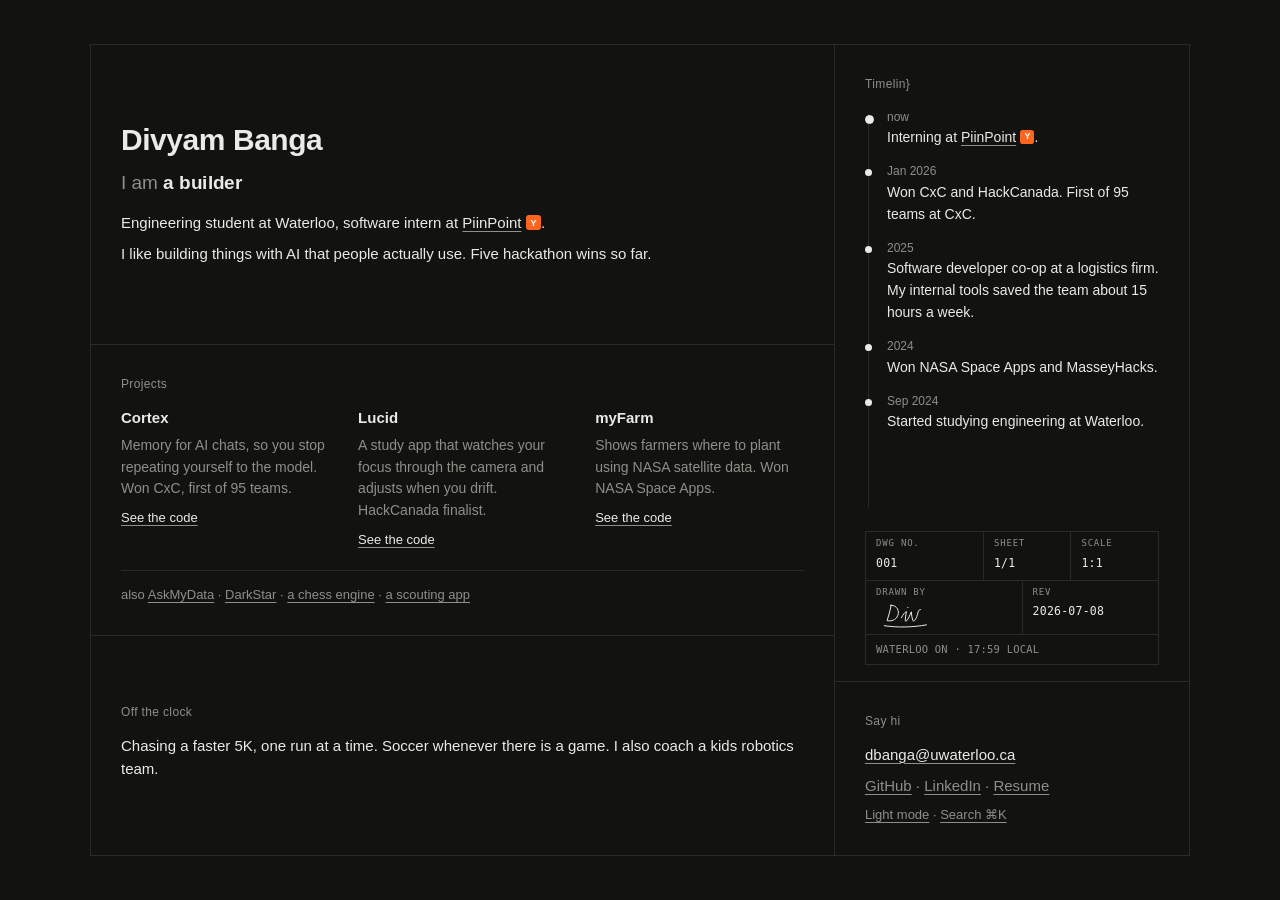
==== commit be0ccc1f: "Fit the sheet to one screen on every common laptop The one-screen mode only engaged above 780px tall" ====
--- a/index.html
+++ b/index.html
@@ -40,7 +40,7 @@
   <link rel="canonical" href="https://divyambanga.github.io/">
   <link rel="icon" type="image/png" href="assets/favicon.png"/>
   <link rel="apple-touch-icon" href="assets/favicon.png">
-  <link rel="stylesheet" href="styles.css?v=28" />
+  <link rel="stylesheet" href="styles.css?v=29" />
   <script type="application/ld+json">
   {
     "@context": "https://schema.org",
--- a/styles.css
+++ b/styles.css
@@ -53,7 +53,9 @@
   -webkit-font-smoothing: antialiased;
   min-height: 100dvh;
   display: flex;
-  padding: clamp(16px, 4vw, 44px);
+  /* Height-aware: full on roomy screens, shrinks as the viewport gets
+     short so the sheet keeps fitting one screen. */
+  padding: clamp(16px, min(4vw, 5vh), 44px);
 }
 
 [hidden] { display: none !important; }
@@ -127,9 +129,12 @@
 .cell--off { flex: 1 1 0; display: flex; flex-direction: column; justify-content: center; }
 .cell--timeline { flex: 1; overflow: hidden; }
 
-/* One screen on desktop, but only when everything genuinely fits.
-   Shorter laptop viewports scroll instead of clipping content. */
-@media (min-width: 1024px) and (min-height: 780px) {
+/* One screen on desktop. The spacing above is height-aware, so the
+   sheet compresses to fit every common laptop (>=1280px wide covers
+   1366, 1440, 1536, and 1080p at 150% = 1280) down to ~620px tall.
+   Narrower or shorter windows simply scroll, so content is never
+   clipped. */
+@media (min-width: 1280px) and (min-height: 620px) {
   body { height: 100dvh; overflow: hidden; }
   .grid, .grid__build { height: 100%; }
 }
@@ -672,11 +677,26 @@
   88% { opacity: 1; }
   to { left: calc(100% - 1px); opacity: 0; }
 }
-/* Tight one-screen heights: the location strip yields first. */
-@media (min-width: 1024px) and (min-height: 780px) and (max-height: 810px) {
+/* Short desktop heights: the drafting block sheds its softest parts
+   first so the sheet still fits one screen. The location strip yields,
+   then the timeline and the block's own margins tighten. */
+@media (min-width: 1024px) and (max-height: 820px) {
   .tblock__row--loc { display: none; }
-  .tl li { padding: 0 0 clamp(7px, 1.2vh, 12px) 22px; }
+  .tl li { padding: 0 0 clamp(6px, 1.1vh, 12px) 22px; }
   .tl li:last-child { padding-bottom: 0; }
+  .tblock { margin-top: clamp(6px, 1.1vh, 12px); }
+}
+/* Shorter still: the block folds to just its signed row, and the
+   whole right column draws its spacing in tight so the timeline,
+   the signature and the contact lines all keep one screen. */
+@media (min-width: 1024px) and (max-height: 760px) {
+  .tblock__row--top { display: none; }
+  .tblock__cell { padding: 4px 10px 5px; }
+  .cell { padding: clamp(12px, min(2.4vw, 2.7vh), 30px); }
+  .cell--timeline h2, .cell--contact h2 { margin-bottom: 6px; }
+  .tl li { padding: 0 0 clamp(4px, 0.9vh, 10px) 22px; }
+  .tl li:last-child { padding-bottom: 0; }
+  .cell--contact p { margin-bottom: 5px; }
 }
 
 /* ---------- YC badge ----------
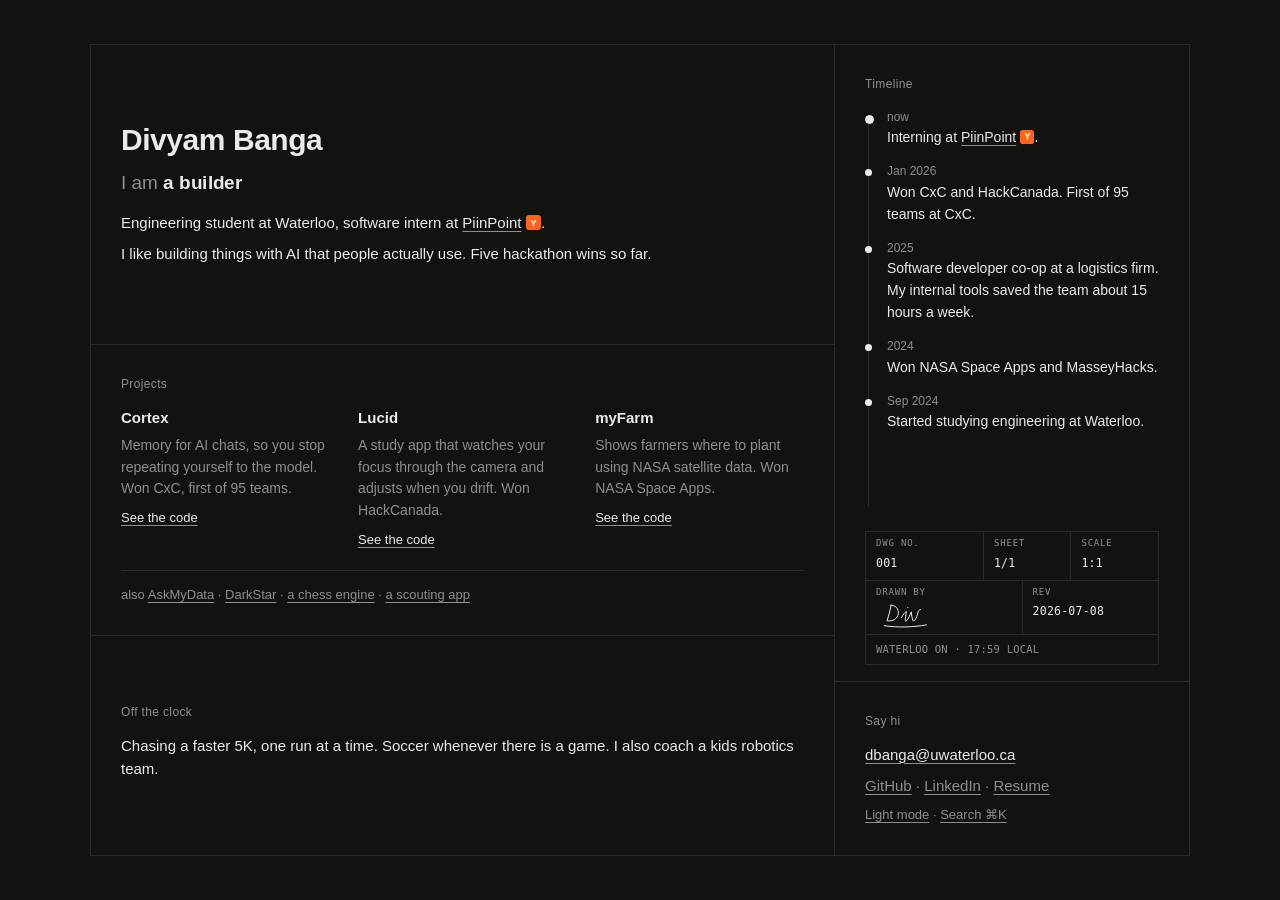
==== commit d131fdb9: "Lucid won HackCanada, and the card now says so Co-Authored-By: Claude Fable 5 <noreply@anthropic.com" ====
--- a/index.html
+++ b/index.html
@@ -104,7 +104,7 @@
           </article>
           <article class="proj" id="lucid">
             <h3>Lucid</h3>
-            <p>A study app that watches your focus through the camera and adjusts when you drift. HackCanada finalist.</p>
+            <p>A study app that watches your focus through the camera and adjusts when you drift. Won HackCanada.</p>
             <a class="proj__link" href="https://github.com/DivyamBanga/Lucid" target="_blank" rel="noopener">See the code</a>
           </article>
           <article class="proj" id="myfarm">
@@ -211,7 +211,7 @@
     </div>
   </dialog>
 
-  <script src="script.js?v=13"></script>
+  <script src="script.js?v=14"></script>
   <script src="fluid.js?v=9" defer></script>
 </body>
 </html>
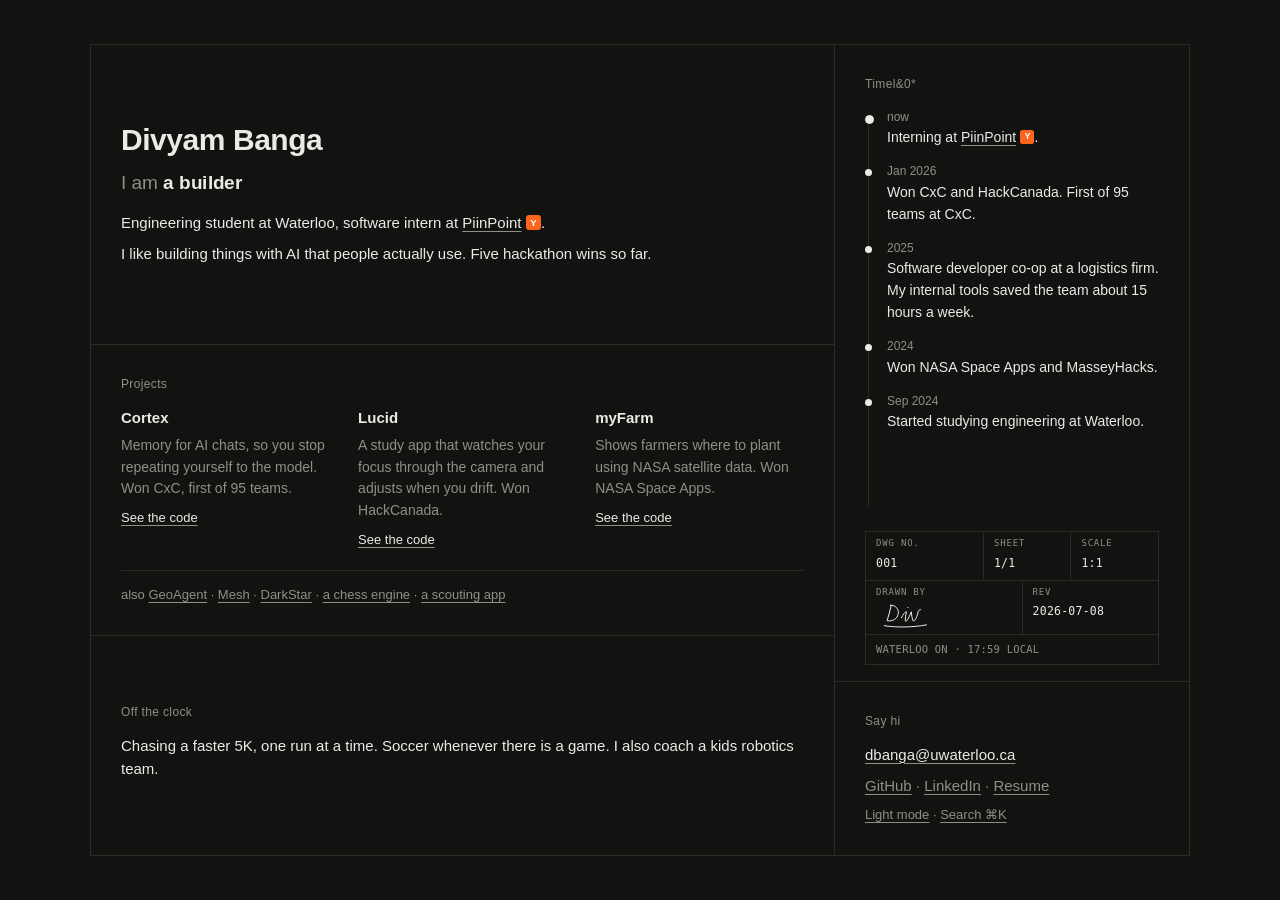
==== commit 89aa2532: "The also row points at real repos: GeoAgent, Mesh, the scout app AskMyData had no public home, so it" ====
--- a/index.html
+++ b/index.html
@@ -110,14 +110,15 @@
           <article class="proj" id="myfarm">
             <h3>myFarm</h3>
             <p>Shows farmers where to plant using NASA satellite data. Won NASA Space Apps.</p>
-            <a class="proj__link" href="https://github.com/Doomsy1/NASA" target="_blank" rel="noopener">See the code</a>
+            <a class="proj__link" href="https://github.com/ariobarin/NASA" target="_blank" rel="noopener">See the code</a>
           </article>
         </div>
         <p class="also dim small">also
-          <a href="https://github.com/DivyamBanga" target="_blank" rel="noopener">AskMyData</a> ·
+          <a href="https://github.com/DivyamBanga/GeoAgent" target="_blank" rel="noopener">GeoAgent</a> ·
+          <a href="https://github.com/DivyamBanga/Mesh" target="_blank" rel="noopener">Mesh</a> ·
           <a href="https://github.com/DivyamBanga/DarkStar" target="_blank" rel="noopener">DarkStar</a> ·
           <a href="https://github.com/DivyamBanga/Chess-Engine" target="_blank" rel="noopener">a chess engine</a> ·
-          <a href="https://github.com/DivyamBanga" target="_blank" rel="noopener">a scouting app</a>
+          <a href="https://github.com/DivyamBanga/ScoutApp2024" target="_blank" rel="noopener">a scouting app</a>
         </p>
       </section>
 
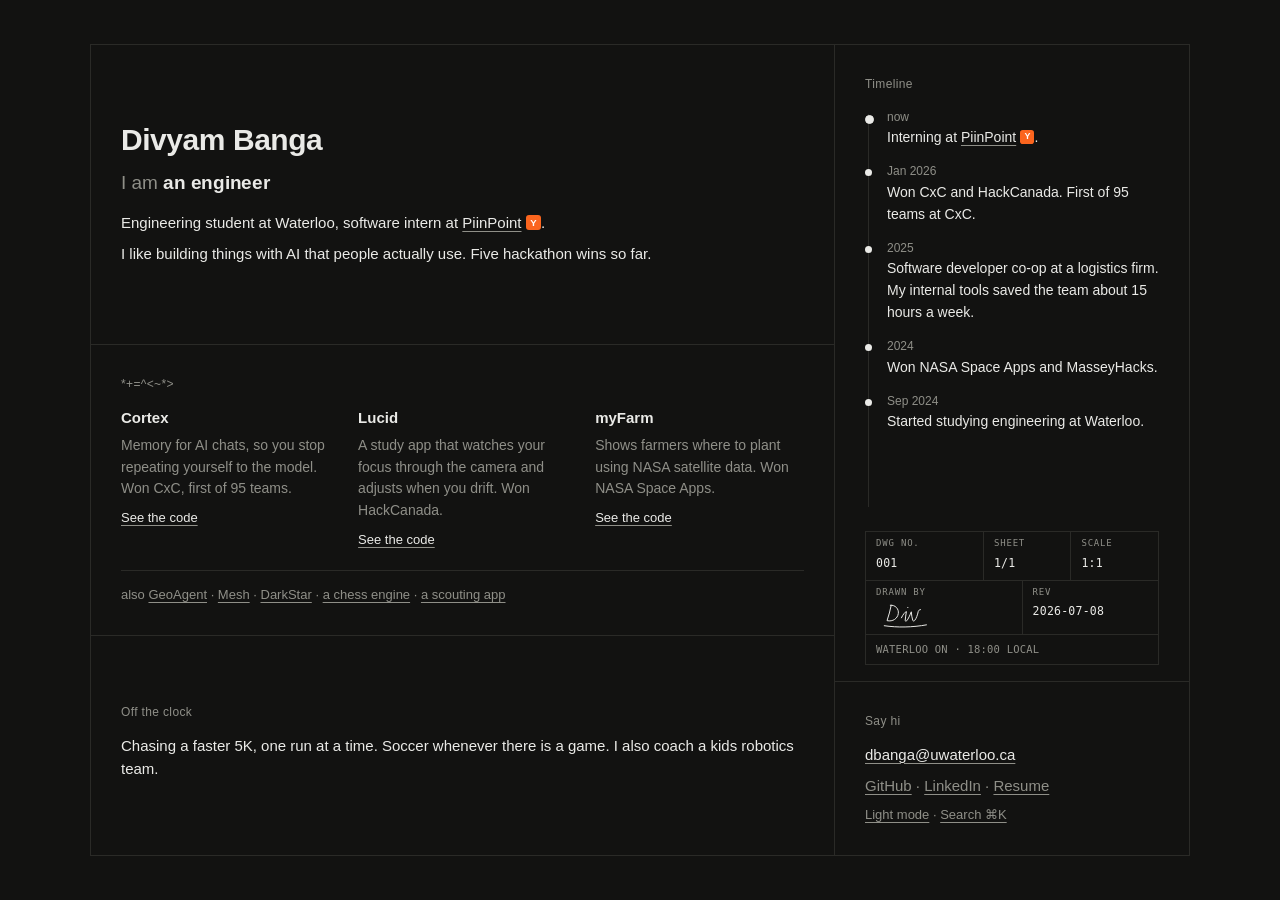
==== commit 96edab7e: "Retire the redline dimensions Project cards no longer measure themselves on hover. Styles v30, scrip" ====
--- a/index.html
+++ b/index.html
@@ -40,7 +40,7 @@
   <link rel="canonical" href="https://divyambanga.github.io/">
   <link rel="icon" type="image/png" href="assets/favicon.png"/>
   <link rel="apple-touch-icon" href="assets/favicon.png">
-  <link rel="stylesheet" href="styles.css?v=29" />
+  <link rel="stylesheet" href="styles.css?v=30" />
   <script type="application/ld+json">
   {
     "@context": "https://schema.org",
@@ -212,7 +212,7 @@
     </div>
   </dialog>
 
-  <script src="script.js?v=14"></script>
+  <script src="script.js?v=15"></script>
   <script src="fluid.js?v=9" defer></script>
 </body>
 </html>
--- a/styles.css
+++ b/styles.css
@@ -104,7 +104,7 @@
   max-width: 1100px;
   margin: auto;
   position: relative;
-  z-index: 1; /* content rides above the instrument layers (crosshair, construction lines) */
+  z-index: 1; /* content rides above the instrument layers (construction lines) */
 }
 .grid__build {
   border: 1px solid var(--line);
@@ -355,35 +355,6 @@
     var(--line-glow), transparent 78%);
 }
 
-/* ---------- Drafting crosshair ----------
-   Two faint hairlines track the pointer like a parallel rule on a
-   drafting table, with a small mono readout of sheet coordinates.
-   Near a real grid line they snap to it, like CAD object snap. The
-   whole instrument sits under the content and steps aside (fades)
-   whenever the pointer is over words or controls. */
-.xhair {
-  position: fixed;
-  inset: 0;
-  z-index: 0;
-  pointer-events: none;
-  opacity: 0;
-  transition: opacity 0.45s ease;
-}
-.xhair.is-on:not(.is-hidden) { opacity: 1; }
-.xhair__v, .xhair__h { position: fixed; background: var(--ink); opacity: 0.07; }
-.xhair__v { top: 0; bottom: 0; left: 0; width: 1px; }
-.xhair__h { left: 0; right: 0; top: 0; height: 1px; }
-.xhair__v.is-snap, .xhair__h.is-snap { opacity: 0.18; }
-.xhair__label {
-  position: fixed;
-  top: 0; left: 0;
-  font-family: var(--mono);
-  font-size: 9.5px;
-  letter-spacing: 0.05em;
-  color: var(--dim);
-  white-space: nowrap;
-}
-
 /* ---------- Construction lines (press G) ----------
    The sheet's working grid: baseline rows, guides extended off the
    frame, corner registration marks, and a small annotation. */
@@ -413,54 +384,6 @@
   font-size: 9px;
   letter-spacing: 0.08em;
   color: var(--dim);
-}
-
-/* ---------- Redline dimensions ----------
-   Hovering a project annotates it like a shop drawing: extension
-   lines with tick caps and the card's real measurements. */
-@media (hover: hover) and (pointer: fine) and (min-width: 1024px) {
-  .proj { position: relative; }
-  .proj::before, .proj::after {
-    content: "";
-    position: absolute;
-    opacity: 0;
-    pointer-events: none;
-    transition: transform 0.18s ease-out, opacity 0.14s ease-out;
-  }
-  .proj::before { /* width line below the card, tick caps at the ends */
-    left: 0; right: 0; bottom: -13px; height: 5px;
-    background:
-      linear-gradient(var(--dim), var(--dim)) left center / 1px 5px no-repeat,
-      linear-gradient(var(--dim), var(--dim)) right center / 1px 5px no-repeat,
-      linear-gradient(var(--dim), var(--dim)) center center / 100% 1px no-repeat;
-    transform: scaleX(0.55);
-    transform-origin: left center;
-  }
-  .proj::after { /* height line beside the card */
-    top: 0; bottom: 0; left: -13px; width: 5px;
-    background:
-      linear-gradient(var(--dim), var(--dim)) center top / 5px 1px no-repeat,
-      linear-gradient(var(--dim), var(--dim)) center bottom / 5px 1px no-repeat,
-      linear-gradient(var(--dim), var(--dim)) center center / 1px 100% no-repeat;
-    transform: scaleY(0.55);
-    transform-origin: center top;
-  }
-  .proj:hover::before, .proj:hover::after { opacity: 0.7; transform: none; }
-  .proj__dim {
-    position: absolute;
-    left: 50%;
-    bottom: -25px;
-    transform: translateX(-50%);
-    font-family: var(--mono);
-    font-size: 9px;
-    letter-spacing: 0.06em;
-    color: var(--dim);
-    opacity: 0;
-    transition: opacity 0.14s ease-out;
-    pointer-events: none;
-    white-space: nowrap;
-  }
-  .proj:hover .proj__dim { opacity: 1; }
 }
 
 /* ---------- Type ---------- */
@@ -871,8 +794,8 @@
   }
   html, body { background: #fff !important; height: auto !important; overflow: visible !important; }
   body { padding: 0; font-size: 12px; }
-  #paint, .glowlines, .xhair, .blueprint, .pen, dialog,
-  .cell--contact .small, .proj__dim { display: none !important; }
+  #paint, .glowlines, .blueprint, .pen, dialog,
+  .cell--contact .small { display: none !important; }
   .rotator { transition: none; }
   a { color: var(--ink); }
   .proj__link[href^="http"]::after,
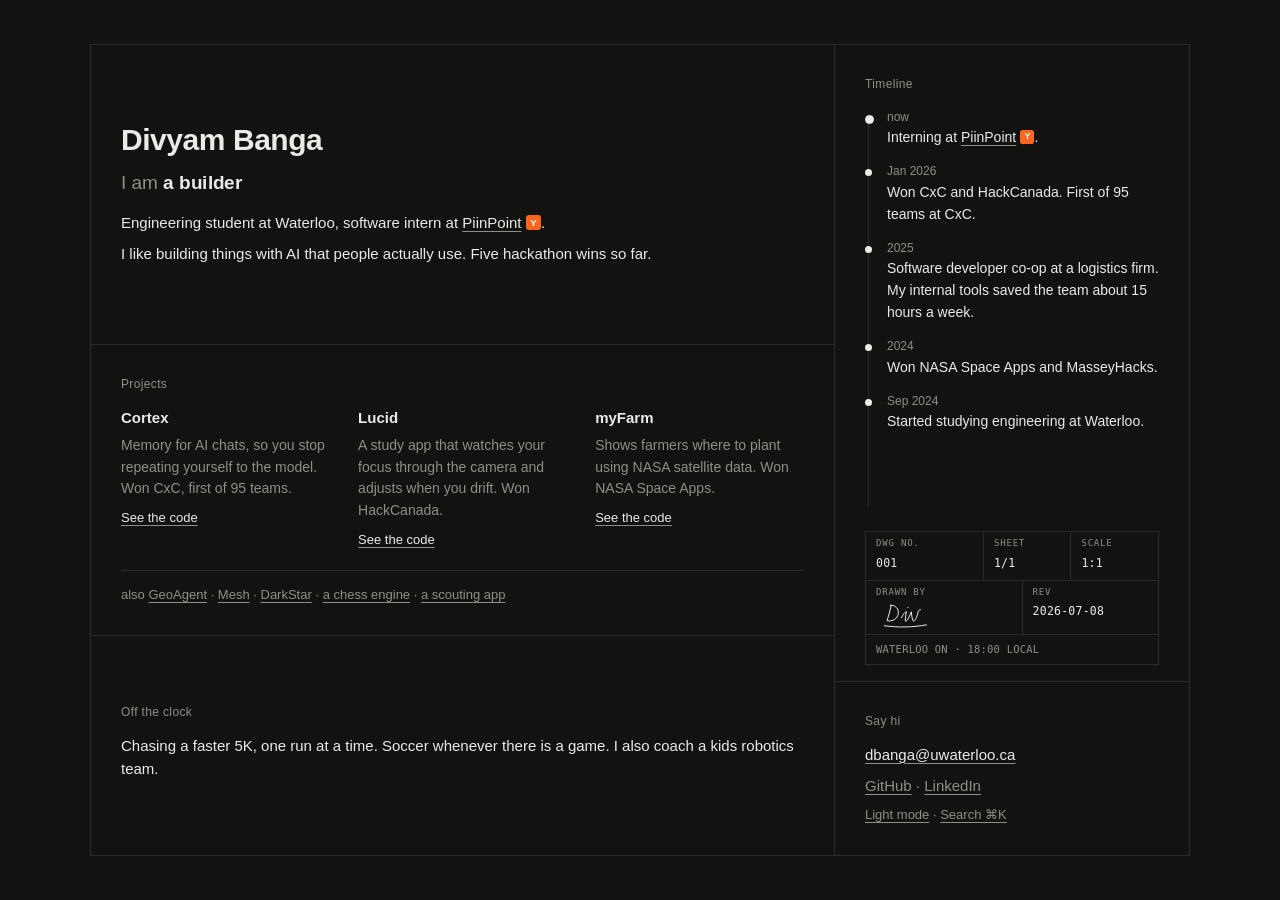
==== commit e0eb570e: "Palette lists the sites hosted here; resume command goes Co-Authored-By: Claude Opus 5.5 (1M context" ====
--- a/index.html
+++ b/index.html
@@ -185,8 +185,7 @@
         <p><a href="mailto:dbanga@uwaterloo.ca">dbanga@uwaterloo.ca</a></p>
         <p class="dim">
           <a href="https://github.com/DivyamBanga" target="_blank" rel="noopener">GitHub</a> ·
-          <a href="https://www.linkedin.com/in/divyambanga" target="_blank" rel="noopener">LinkedIn</a> ·
-          <a href="assets/DivyamResumeSv.pdf" target="_blank" rel="noopener">Resume</a>
+          <a href="https://www.linkedin.com/in/divyambanga" target="_blank" rel="noopener">LinkedIn</a>
         </p>
         <p class="dim small">
           <button class="linklike" id="themeBtn" type="button">Light mode</button>
@@ -212,7 +211,7 @@
     </div>
   </dialog>
 
-  <script src="script.js?v=15"></script>
+  <script src="script.js?v=16"></script>
   <script src="fluid.js?v=9" defer></script>
 </body>
 </html>
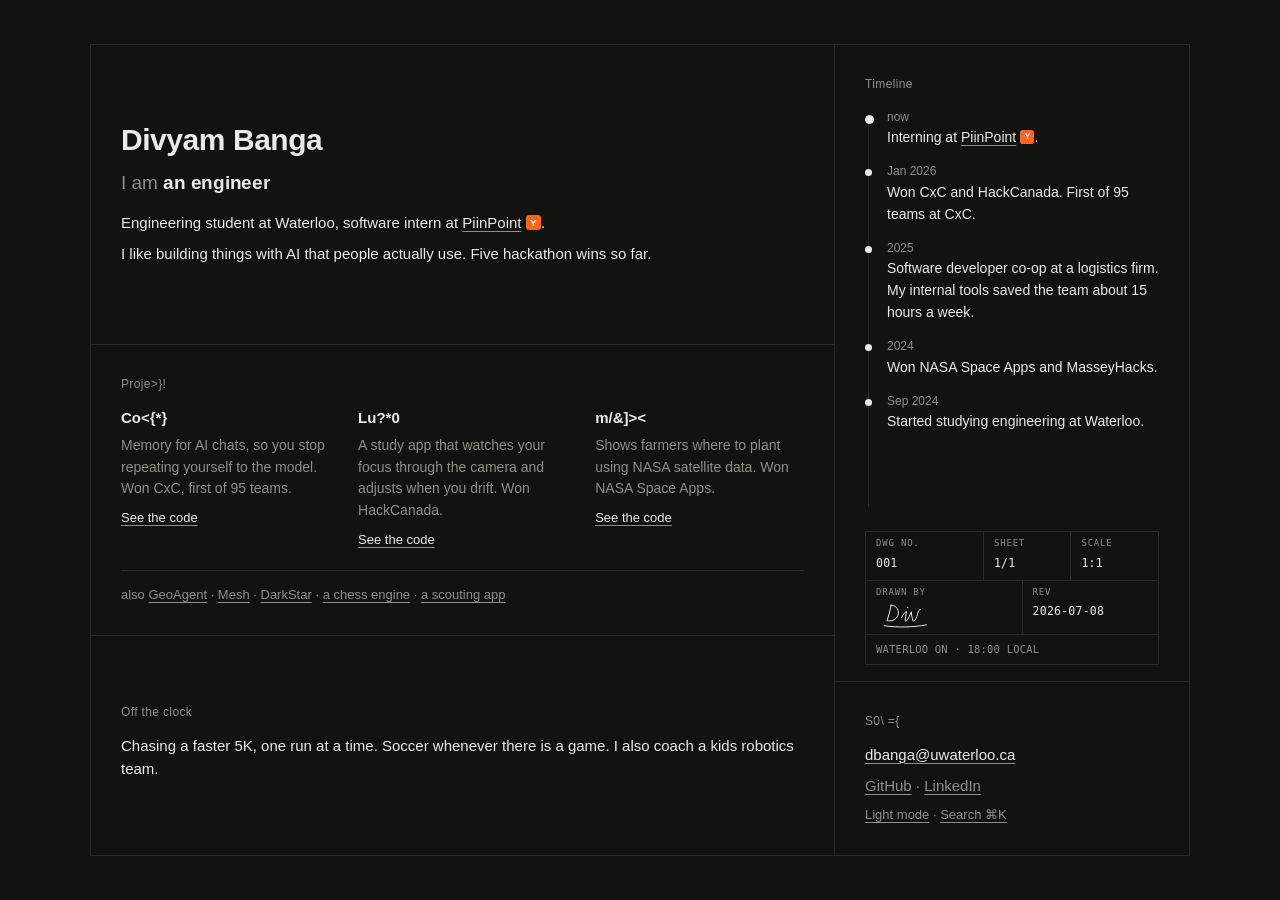
==== commit 116111d4: "Take the resume link off the sheet Co-Authored-By: Claude Opus 5.5 (1M context) <noreply@anthropic.c" ====
--- a/index.html
+++ b/index.html
@@ -211,7 +211,7 @@
     </div>
   </dialog>
 
-  <script src="script.js?v=16"></script>
+  <script src="script.js?v=15"></script>
   <script src="fluid.js?v=9" defer></script>
 </body>
 </html>
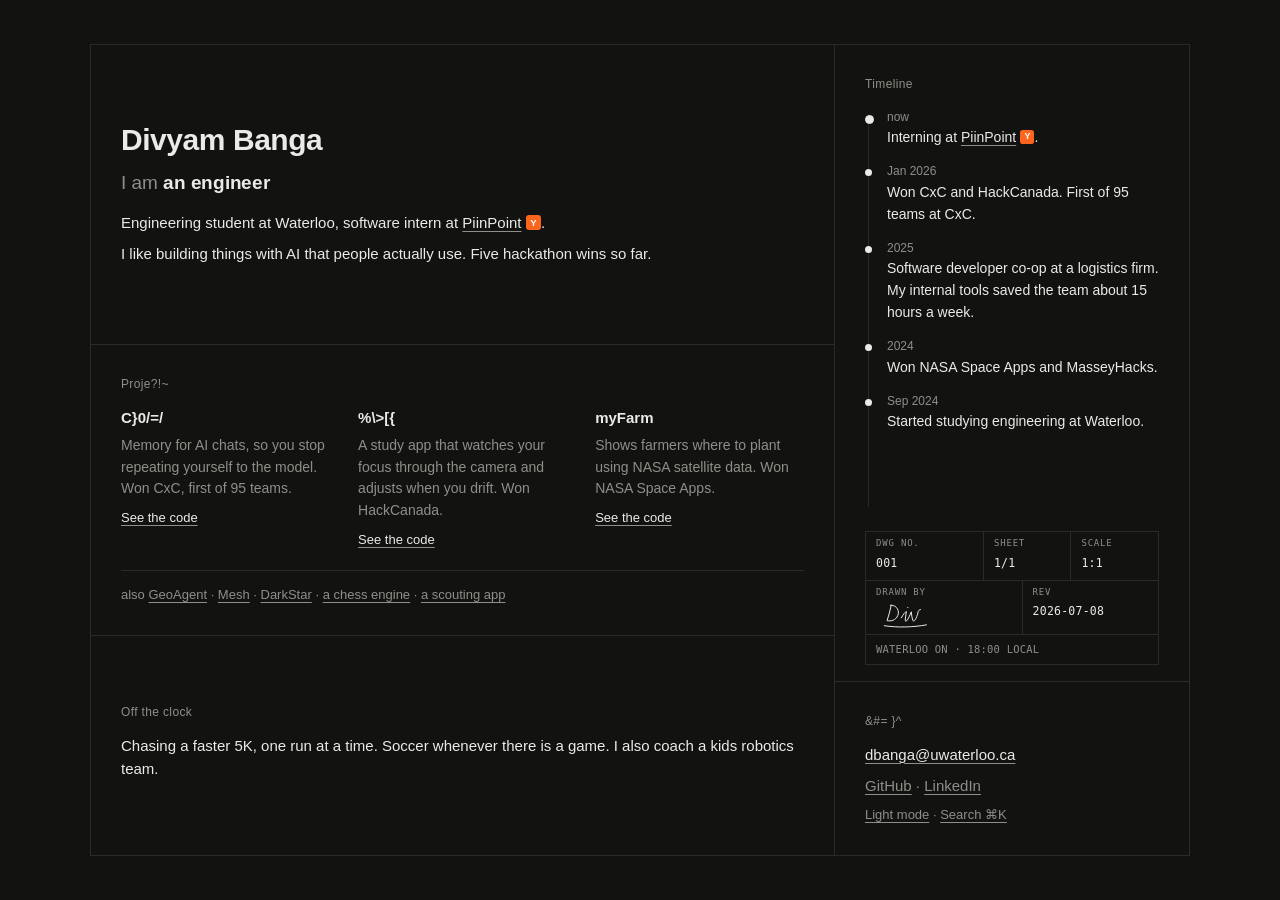
==== commit 6ec45a2a: "Palette keeps the personal sites off the list Co-Authored-By: Claude Opus 5.5 (1M context) <noreply@" ====
--- a/index.html
+++ b/index.html
@@ -211,7 +211,7 @@
     </div>
   </dialog>
 
-  <script src="script.js?v=15"></script>
+  <script src="script.js?v=17"></script>
   <script src="fluid.js?v=9" defer></script>
 </body>
 </html>
